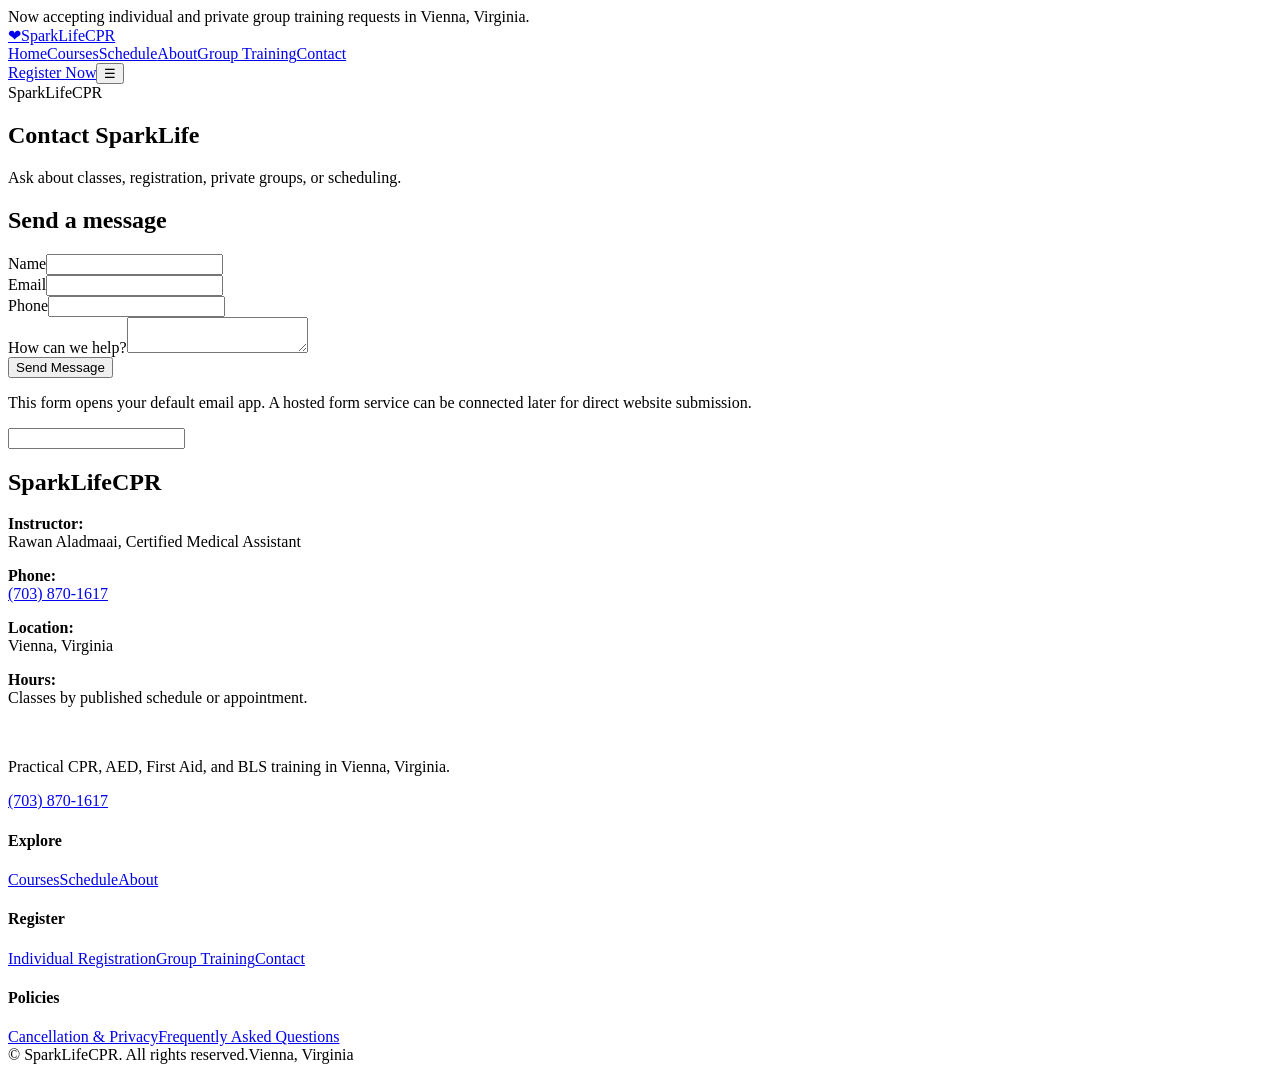
==== contact.html @ 50898517 "Add files via upload" ====
<!doctype html><html lang="en"><head><meta charset="utf-8"><meta name="viewport" content="width=device-width,initial-scale=1"><title>Contact SparkLifeCPR</title><link rel="stylesheet" href="assets/styles.css"><script defer src="js/config.js"></script><script defer src="js/main.js"></script></head><body><div class="announcement">Now accepting individual and private group training requests in Vienna, Virginia.</div><header><div class="container nav"><a class="brand" href="index.html"><span class="logo-mark">❤</span><span>SparkLifeCPR</span></a><nav class="nav-links"><a href="index.html">Home</a><a href="courses.html">Courses</a><a href="schedule.html">Schedule</a><a href="about.html">About</a><a href="group-training.html">Group Training</a><a href="contact.html">Contact</a></nav><a class="btn btn-primary" href="register.html">Register Now</a><button class="menu-btn" aria-label="Open menu">☰</button></div></header>
<main><section class="page-hero"><div class="container"><span class="eyebrow">SparkLifeCPR</span><h1>Contact SparkLife</h1><p>Ask about classes, registration, private groups, or scheduling.</p></div></section><section><div class="container form-wrap"><form id="contactForm"><h2>Send a message</h2><div class="field"><label for="name">Name</label><input id="name" name="name" required></div><div class="form-grid"><div class="field"><label for="email">Email</label><input id="email" name="email" type="email" required></div><div class="field"><label for="phone">Phone</label><input id="phone" name="phone" type="tel"></div></div><div class="field"><label for="message">How can we help?</label><textarea id="message" name="message" required></textarea></div><button class="btn btn-primary" type="submit">Send Message</button><p class="small">This form opens your default email app. A hosted form service can be connected later for direct website submission.</p><input type="text" name="company_website" class="hp-field" tabindex="-1" autocomplete="off"></form><aside class="contact-card"><h2>SparkLifeCPR</h2><p><strong>Instructor:</strong><br>Rawan Aladmaai, Certified Medical Assistant</p><p><strong>Phone:</strong><br><a href="tel:17038701617">(703) 870-1617</a></p><p><strong>Location:</strong><br>Vienna, Virginia</p><p><strong>Hours:</strong><br>Classes by published schedule or appointment.</p></aside></div></section></main><footer><div class="container"><div class="footer-grid"><div><a class="brand" style="color:#fff" href="index.html"><span class="logo-mark">❤</span><span>SparkLifeCPR</span></a><p>Practical CPR, AED, First Aid, and BLS training in Vienna, Virginia.</p><p><a href="tel:17038701617">(703) 870-1617</a></p></div><div><h4>Explore</h4><a href="courses.html">Courses</a><a href="schedule.html">Schedule</a><a href="about.html">About</a></div><div><h4>Register</h4><a href="register.html">Individual Registration</a><a href="group-training.html">Group Training</a><a href="contact.html">Contact</a></div><div><h4>Policies</h4><a href="policies.html">Cancellation & Privacy</a><a href="faq.html">Frequently Asked Questions</a></div></div><div class="copyright"><span>© <span data-year></span> SparkLifeCPR. All rights reserved.</span><span>Vienna, Virginia</span></div></div></footer>
</body></html>
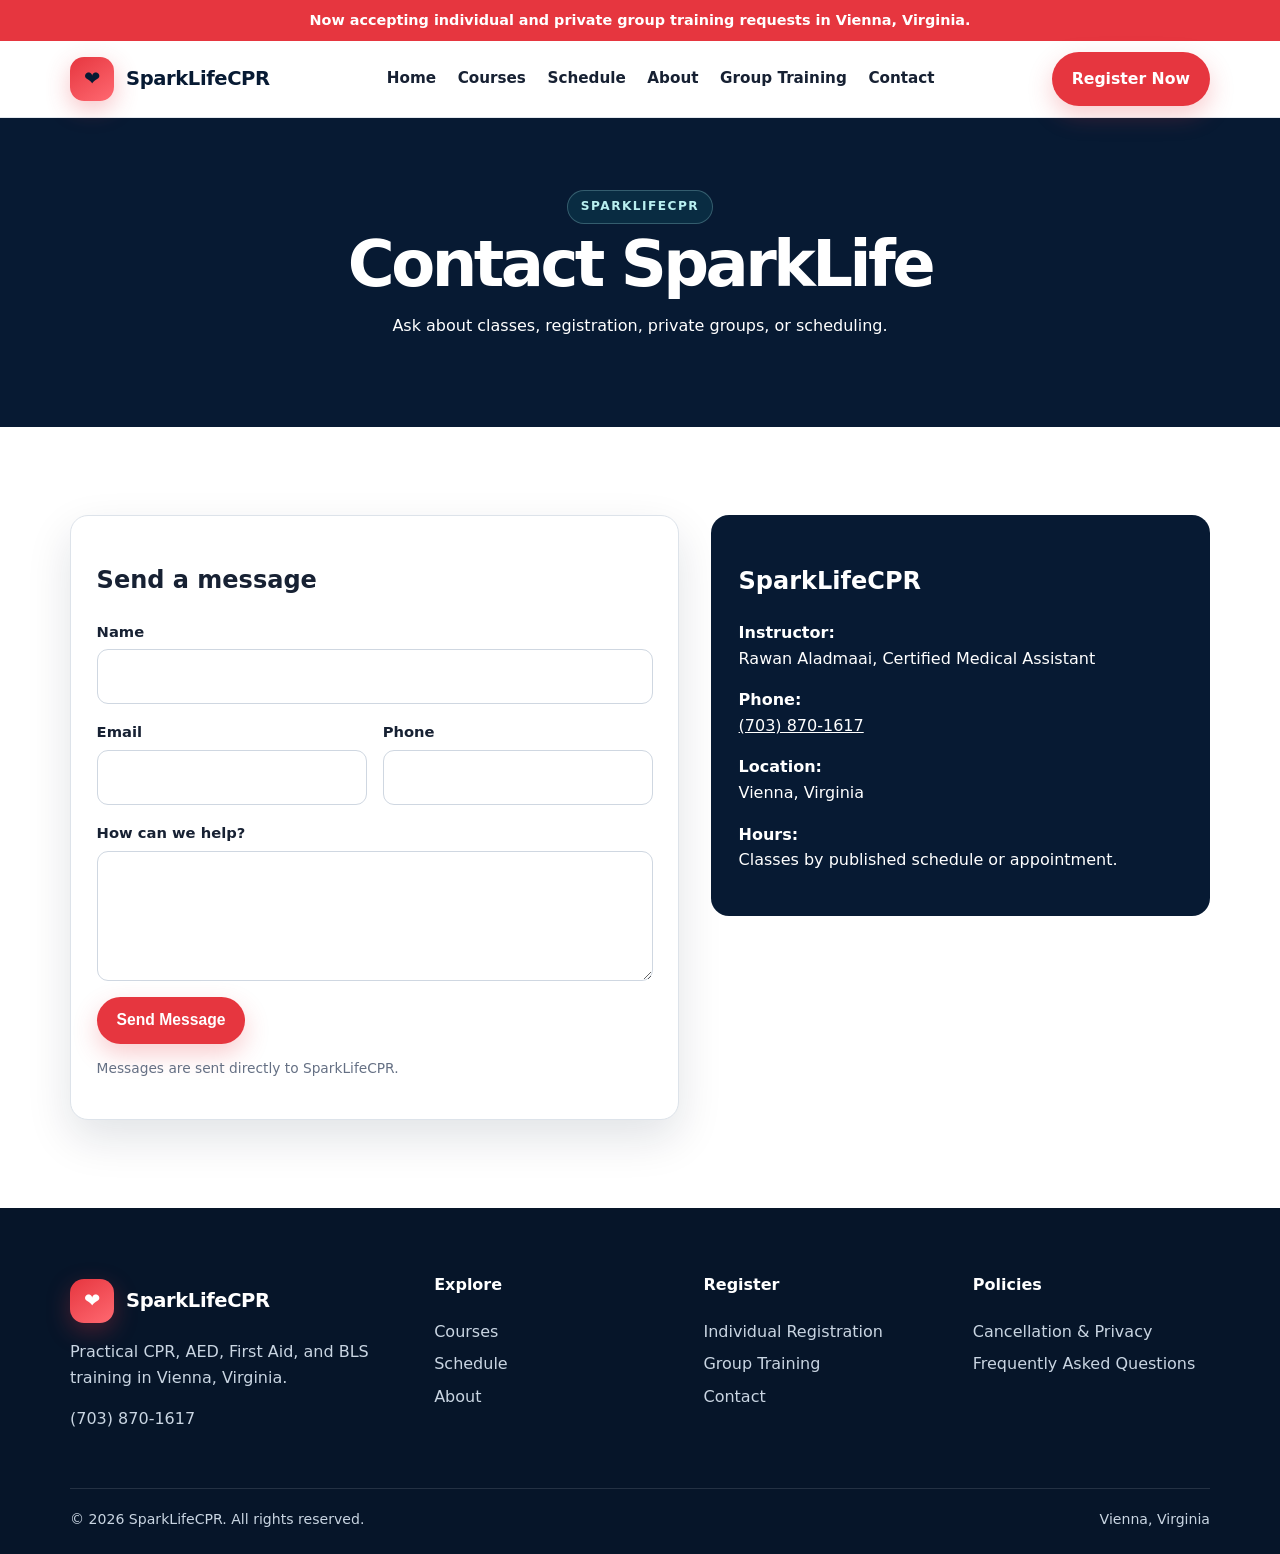
==== commit 9c823d05: "Add uploads folder Add uploads folder" ====
--- a/contact.html
+++ b/contact.html
@@ -1,3 +1,4 @@
-<!doctype html><html lang="en"><head><meta charset="utf-8"><meta name="viewport" content="width=device-width,initial-scale=1"><title>Contact SparkLifeCPR</title><link rel="stylesheet" href="assets/styles.css"><script defer src="js/config.js"></script><script defer src="js/main.js"></script></head><body><div class="announcement">Now accepting individual and private group training requests in Vienna, Virginia.</div><header><div class="container nav"><a class="brand" href="index.html"><span class="logo-mark">❤</span><span>SparkLifeCPR</span></a><nav class="nav-links"><a href="index.html">Home</a><a href="courses.html">Courses</a><a href="schedule.html">Schedule</a><a href="about.html">About</a><a href="group-training.html">Group Training</a><a href="contact.html">Contact</a></nav><a class="btn btn-primary" href="register.html">Register Now</a><button class="menu-btn" aria-label="Open menu">☰</button></div></header>
-<main><section class="page-hero"><div class="container"><span class="eyebrow">SparkLifeCPR</span><h1>Contact SparkLife</h1><p>Ask about classes, registration, private groups, or scheduling.</p></div></section><section><div class="container form-wrap"><form id="contactForm"><h2>Send a message</h2><div class="field"><label for="name">Name</label><input id="name" name="name" required></div><div class="form-grid"><div class="field"><label for="email">Email</label><input id="email" name="email" type="email" required></div><div class="field"><label for="phone">Phone</label><input id="phone" name="phone" type="tel"></div></div><div class="field"><label for="message">How can we help?</label><textarea id="message" name="message" required></textarea></div><button class="btn btn-primary" type="submit">Send Message</button><p class="small">This form opens your default email app. A hosted form service can be connected later for direct website submission.</p><input type="text" name="company_website" class="hp-field" tabindex="-1" autocomplete="off"></form><aside class="contact-card"><h2>SparkLifeCPR</h2><p><strong>Instructor:</strong><br>Rawan Aladmaai, Certified Medical Assistant</p><p><strong>Phone:</strong><br><a href="tel:17038701617">(703) 870-1617</a></p><p><strong>Location:</strong><br>Vienna, Virginia</p><p><strong>Hours:</strong><br>Classes by published schedule or appointment.</p></aside></div></section></main><footer><div class="container"><div class="footer-grid"><div><a class="brand" style="color:#fff" href="index.html"><span class="logo-mark">❤</span><span>SparkLifeCPR</span></a><p>Practical CPR, AED, First Aid, and BLS training in Vienna, Virginia.</p><p><a href="tel:17038701617">(703) 870-1617</a></p></div><div><h4>Explore</h4><a href="courses.html">Courses</a><a href="schedule.html">Schedule</a><a href="about.html">About</a></div><div><h4>Register</h4><a href="register.html">Individual Registration</a><a href="group-training.html">Group Training</a><a href="contact.html">Contact</a></div><div><h4>Policies</h4><a href="policies.html">Cancellation & Privacy</a><a href="faq.html">Frequently Asked Questions</a></div></div><div class="copyright"><span>© <span data-year></span> SparkLifeCPR. All rights reserved.</span><span>Vienna, Virginia</span></div></div></footer>
+<!DOCTYPE html>
+<html lang="en"><head><meta charset="utf-8"/><meta content="width=device-width,initial-scale=1" name="viewport"/><title>Contact SparkLifeCPR</title><link href="assets/styles.css" rel="stylesheet"/><script defer="" src="js/config.js"></script><script defer="" src="js/main.js"></script></head><body><div class="announcement">Now accepting individual and private group training requests in Vienna, Virginia.</div><header><div class="container nav"><a class="brand" href="index.html"><span class="logo-mark">❤</span><span>SparkLifeCPR</span></a><nav class="nav-links"><a href="index.html">Home</a><a href="courses.html">Courses</a><a href="schedule.html">Schedule</a><a href="about.html">About</a><a href="group-training.html">Group Training</a><a href="contact.html">Contact</a></nav><a class="btn btn-primary" href="register.html">Register Now</a><button aria-label="Open menu" class="menu-btn">☰</button></div></header>
+<main><section class="page-hero"><div class="container"><span class="eyebrow">SparkLifeCPR</span><h1>Contact SparkLife</h1><p>Ask about classes, registration, private groups, or scheduling.</p></div></section><section><div class="container form-wrap"><form action="https://formsubmit.co/info@sparklifecpr.com" id="contactForm" method="POST"><h2>Send a message</h2><div class="field"><label for="name">Name</label><input id="name" name="name" required=""/></div><div class="form-grid"><div class="field"><label for="email">Email</label><input id="email" name="email" required="" type="email"/></div><div class="field"><label for="phone">Phone</label><input id="phone" name="phone" type="tel"/></div></div><div class="field"><label for="message">How can we help?</label><textarea id="message" name="message" required=""></textarea></div><input name="_subject" type="hidden" value="New SparkLifeCPR Contact Form"/><input name="_captcha" type="hidden" value="false"/><input name="_next" type="hidden" value="https://sparklifecpr.com/thank-you.html"/><button class="btn btn-primary" type="submit">Send Message</button><p class="small">Messages are sent directly to SparkLifeCPR.</p><input autocomplete="off" class="hp-field" name="company_website" tabindex="-1" type="text"/></form><aside class="contact-card"><h2>SparkLifeCPR</h2><p><strong>Instructor:</strong><br/>Rawan Aladmaai, Certified Medical Assistant</p><p><strong>Phone:</strong><br/><a href="tel:17038701617">(703) 870-1617</a></p><p><strong>Location:</strong><br/>Vienna, Virginia</p><p><strong>Hours:</strong><br/>Classes by published schedule or appointment.</p></aside></div></section></main><footer><div class="container"><div class="footer-grid"><div><a class="brand" href="index.html" style="color:#fff"><span class="logo-mark">❤</span><span>SparkLifeCPR</span></a><p>Practical CPR, AED, First Aid, and BLS training in Vienna, Virginia.</p><p><a href="tel:17038701617">(703) 870-1617</a></p></div><div><h4>Explore</h4><a href="courses.html">Courses</a><a href="schedule.html">Schedule</a><a href="about.html">About</a></div><div><h4>Register</h4><a href="register.html">Individual Registration</a><a href="group-training.html">Group Training</a><a href="contact.html">Contact</a></div><div><h4>Policies</h4><a href="policies.html">Cancellation &amp; Privacy</a><a href="faq.html">Frequently Asked Questions</a></div></div><div class="copyright"><span>© <span data-year=""></span> SparkLifeCPR. All rights reserved.</span><span>Vienna, Virginia</span></div></div></footer>
 </body></html>
--- a/assets/styles.css
+++ b/assets/styles.css
@@ -0,0 +1,117 @@
+:root {
+  --navy: #071a33;
+  --navy-2: #0d2b4d;
+  --red: #e6363f;
+  --red-dark: #bd1f2c;
+  --teal: #17a6a6;
+  --cream: #f7f5f0;
+  --white: #ffffff;
+  --ink: #172133;
+  --muted: #657084;
+  --line: #dde3ea;
+  --success: #117a65;
+  --shadow: 0 18px 45px rgba(7, 26, 51, 0.12);
+  --radius: 18px;
+}
+*{box-sizing:border-box}
+html{scroll-behavior:smooth}
+body{margin:0;font-family:Inter,ui-sans-serif,system-ui,-apple-system,BlinkMacSystemFont,"Segoe UI",sans-serif;color:var(--ink);background:#fff;line-height:1.6}
+a{color:inherit;text-decoration:none}
+img{max-width:100%;display:block}
+.container{width:min(1140px,92%);margin:auto}
+.announcement{background:var(--red);color:#fff;text-align:center;padding:.55rem 1rem;font-weight:700;font-size:.9rem}
+header{position:sticky;top:0;z-index:50;background:rgba(255,255,255,.96);backdrop-filter:blur(12px);border-bottom:1px solid rgba(221,227,234,.8)}
+.nav{height:76px;display:flex;align-items:center;justify-content:space-between;gap:2rem}
+.brand{display:flex;align-items:center;gap:.75rem;font-weight:900;color:var(--navy);font-size:1.22rem;letter-spacing:-.02em}
+.logo-mark{width:44px;height:44px;border-radius:14px;background:linear-gradient(145deg,var(--red),#ff6971);display:grid;place-items:center;box-shadow:0 8px 24px rgba(230,54,63,.3)}
+.logo-mark svg{width:28px;height:28px;fill:#fff}
+.nav-links{display:flex;align-items:center;gap:1.35rem;font-weight:700;font-size:.95rem}
+.nav-links a:hover{color:var(--red)}
+.menu-btn{display:none;border:0;background:none;font-size:1.5rem}
+.btn{display:inline-flex;align-items:center;justify-content:center;gap:.55rem;border:0;border-radius:999px;padding:.9rem 1.25rem;font-weight:800;cursor:pointer;transition:.2s ease;font-size:.98rem}
+.btn-primary{background:var(--red);color:#fff;box-shadow:0 10px 25px rgba(230,54,63,.25)}
+.btn-primary:hover{background:var(--red-dark);transform:translateY(-1px)}
+.btn-dark{background:var(--navy);color:#fff}
+.btn-outline{border:2px solid var(--navy);color:var(--navy);background:transparent}
+.btn-light{background:#fff;color:var(--navy)}
+.hero{position:relative;overflow:hidden;background:linear-gradient(120deg,var(--navy) 0%,var(--navy-2) 62%,#123f64 100%);color:#fff;padding:7.2rem 0 6rem}
+.hero:before{content:"";position:absolute;inset:auto -110px -180px auto;width:530px;height:530px;border-radius:50%;border:70px solid rgba(255,255,255,.035)}
+.hero-grid{display:grid;grid-template-columns:1.12fr .88fr;gap:4rem;align-items:center}
+.eyebrow{display:inline-flex;align-items:center;gap:.5rem;color:#b8eff0;background:rgba(23,166,166,.13);border:1px solid rgba(184,239,240,.25);border-radius:999px;padding:.4rem .8rem;text-transform:uppercase;letter-spacing:.12em;font-size:.76rem;font-weight:900}
+h1{font-size:clamp(2.8rem,6vw,5.3rem);line-height:1.02;letter-spacing:-.055em;margin:1.1rem 0 1.2rem}
+.hero p{font-size:1.15rem;max-width:620px;color:#d8e4f0}
+.hero-actions{display:flex;gap:.8rem;flex-wrap:wrap;margin:2rem 0}
+.trust-row{display:flex;gap:1.3rem;flex-wrap:wrap;color:#dbe8f3;font-size:.92rem;font-weight:700}
+.trust-row span:before{content:"✓";color:#65d6c8;margin-right:.45rem}
+.hero-card{background:#fff;color:var(--ink);border-radius:26px;padding:1.4rem;box-shadow:0 30px 80px rgba(0,0,0,.28);position:relative}
+.hero-card .photo{border-radius:20px;min-height:390px;background:linear-gradient(145deg,#eaf5f5,#fff3f3);display:flex;align-items:center;justify-content:center;padding:2rem;text-align:center;position:relative;overflow:hidden}
+.hero-card .photo:before{content:"";position:absolute;width:260px;height:260px;border-radius:50%;background:rgba(230,54,63,.1);top:-90px;right:-80px}
+.hero-card .photo:after{content:"";position:absolute;width:210px;height:210px;border-radius:50%;background:rgba(23,166,166,.12);bottom:-90px;left:-70px}
+.medical-icon{width:150px;height:150px;border-radius:42px;background:#fff;display:grid;place-items:center;box-shadow:var(--shadow);z-index:1}
+.medical-icon svg{width:88px;fill:var(--red)}
+.instructor-chip{position:absolute;bottom:28px;left:28px;right:28px;background:rgba(255,255,255,.95);border-radius:16px;padding:1rem;display:flex;align-items:center;gap:.8rem;box-shadow:var(--shadow);z-index:2}
+.avatar{width:48px;height:48px;border-radius:50%;background:var(--navy);color:#fff;display:grid;place-items:center;font-weight:900}
+section{padding:5.5rem 0}
+.section-head{max-width:720px;margin:0 auto 2.7rem;text-align:center}
+.section-head h2{font-size:clamp(2rem,4vw,3.3rem);line-height:1.12;letter-spacing:-.04em;margin:.5rem 0}
+.section-head p{color:var(--muted);font-size:1.05rem}
+.grid-3{display:grid;grid-template-columns:repeat(3,1fr);gap:1.3rem}
+.card{border:1px solid var(--line);border-radius:var(--radius);padding:1.55rem;background:#fff;box-shadow:0 8px 28px rgba(7,26,51,.05)}
+.course-card{display:flex;flex-direction:column}
+.course-card .icon{width:52px;height:52px;border-radius:14px;background:#fff0f1;color:var(--red);display:grid;place-items:center;font-size:1.5rem}
+.course-card h3{font-size:1.28rem;margin:1rem 0 .35rem}
+.course-card p{color:var(--muted);margin:0 0 1rem}
+.course-meta{display:flex;justify-content:space-between;gap:1rem;border-top:1px solid var(--line);padding-top:1rem;margin-top:auto;font-size:.9rem;font-weight:800}
+.price{color:var(--red);font-size:1.18rem}
+.bg-soft{background:var(--cream)}
+.steps{display:grid;grid-template-columns:repeat(4,1fr);gap:1rem;counter-reset:steps}
+.step{position:relative;background:#fff;border-radius:var(--radius);padding:1.5rem;border:1px solid var(--line)}
+.step:before{counter-increment:steps;content:counter(steps);width:38px;height:38px;border-radius:50%;display:grid;place-items:center;background:var(--navy);color:#fff;font-weight:900;margin-bottom:1rem}
+.step h3{margin:.25rem 0}
+.step p{color:var(--muted);margin:.3rem 0}
+.split{display:grid;grid-template-columns:1fr 1fr;gap:4rem;align-items:center}
+.feature-panel{background:var(--navy);color:#fff;border-radius:28px;padding:2.3rem;position:relative;overflow:hidden}
+.feature-panel h2{font-size:2.4rem;line-height:1.1;letter-spacing:-.04em}
+.feature-list{display:grid;gap:1rem;margin-top:1.6rem}
+.feature-item{display:flex;gap:.9rem;align-items:flex-start}
+.feature-item b{display:block}
+.feature-item p{margin:.15rem 0;color:#cddbea}
+.check{flex:0 0 34px;height:34px;border-radius:10px;background:rgba(23,166,166,.2);display:grid;place-items:center;color:#65d6c8;font-weight:900}
+.schedule{overflow-x:auto;border:1px solid var(--line);border-radius:var(--radius);background:#fff}
+table{width:100%;border-collapse:collapse;min-width:760px}
+th,td{text-align:left;padding:1rem 1.1rem;border-bottom:1px solid var(--line)}
+th{background:#f8fafc;color:var(--muted);font-size:.82rem;text-transform:uppercase;letter-spacing:.06em}
+.badge{display:inline-flex;border-radius:999px;padding:.3rem .65rem;background:#e7f8f4;color:var(--success);font-size:.78rem;font-weight:900}
+.testimonial{font-size:1.05rem}
+.stars{color:#f4a623;letter-spacing:.08em}
+.cta{background:linear-gradient(120deg,var(--red),#ff636b);color:#fff;border-radius:28px;padding:3.2rem;display:flex;justify-content:space-between;align-items:center;gap:2rem}
+.cta h2{font-size:clamp(2rem,4vw,3rem);line-height:1.1;margin:0 0 .7rem}
+footer{background:#061529;color:#c9d5e2;padding:4rem 0 1.5rem}
+.footer-grid{display:grid;grid-template-columns:1.4fr repeat(3,1fr);gap:2rem}
+footer h4{color:#fff;margin-top:0}
+footer a{display:block;margin:.45rem 0;color:#c9d5e2}
+footer a:hover{color:#fff}
+.copyright{border-top:1px solid rgba(255,255,255,.12);margin-top:2.5rem;padding-top:1.2rem;font-size:.88rem;display:flex;justify-content:space-between;gap:1rem;flex-wrap:wrap}
+.page-hero{background:var(--navy);color:#fff;padding:4.5rem 0;text-align:center}
+.page-hero h1{font-size:clamp(2.5rem,5vw,4.2rem);margin:.5rem 0}
+.form-wrap{display:grid;grid-template-columns:1.1fr .9fr;gap:2rem;align-items:start}
+form{background:#fff;border:1px solid var(--line);border-radius:var(--radius);padding:1.6rem;box-shadow:var(--shadow)}
+.form-grid{display:grid;grid-template-columns:1fr 1fr;gap:1rem}
+.field{display:grid;gap:.4rem;margin-bottom:1rem}
+label{font-weight:800;font-size:.92rem}
+input,select,textarea{width:100%;border:1px solid #cfd7e1;border-radius:11px;padding:.85rem .9rem;font:inherit;background:#fff}
+input:focus,select:focus,textarea:focus{outline:3px solid rgba(23,166,166,.18);border-color:var(--teal)}
+textarea{min-height:130px;resize:vertical}
+.notice{padding:1rem;border-radius:12px;background:#fff8e8;border:1px solid #f2d99a;color:#72560d;font-size:.9rem}
+.contact-card{background:var(--navy);color:#fff;border-radius:var(--radius);padding:1.7rem}
+.contact-card a{color:#fff;text-decoration:underline}
+.faq{max-width:850px;margin:auto}
+details{border:1px solid var(--line);border-radius:14px;margin-bottom:.8rem;padding:1rem 1.1rem;background:#fff}
+summary{font-weight:900;cursor:pointer}
+details p{color:var(--muted)}
+.payment-box{border:2px dashed #ccd6e1;border-radius:16px;padding:1.25rem;text-align:center;background:#f8fafc}
+.small{font-size:.86rem;color:var(--muted)}
+@media(max-width:900px){.nav-links{display:none;position:absolute;top:76px;left:0;right:0;background:#fff;padding:1.2rem 4%;border-bottom:1px solid var(--line);flex-direction:column;align-items:flex-start}.nav-links.open{display:flex}.menu-btn{display:block}.nav .btn-primary{display:none}.hero-grid,.split,.form-wrap{grid-template-columns:1fr}.hero{padding-top:5rem}.hero-card{max-width:620px}.grid-3{grid-template-columns:1fr 1fr}.steps{grid-template-columns:1fr 1fr}.footer-grid{grid-template-columns:1fr 1fr}.cta{flex-direction:column;align-items:flex-start}}
+@media(max-width:620px){.grid-3,.steps,.footer-grid,.form-grid{grid-template-columns:1fr}.hero-actions .btn{width:100%}.hero-card .photo{min-height:330px}.cta{padding:2rem}.nav{height:68px}.nav-links{top:68px}}
+
+.hp-field{position:absolute!important;left:-9999px!important;opacity:0!important;height:1px!important;width:1px!important}
